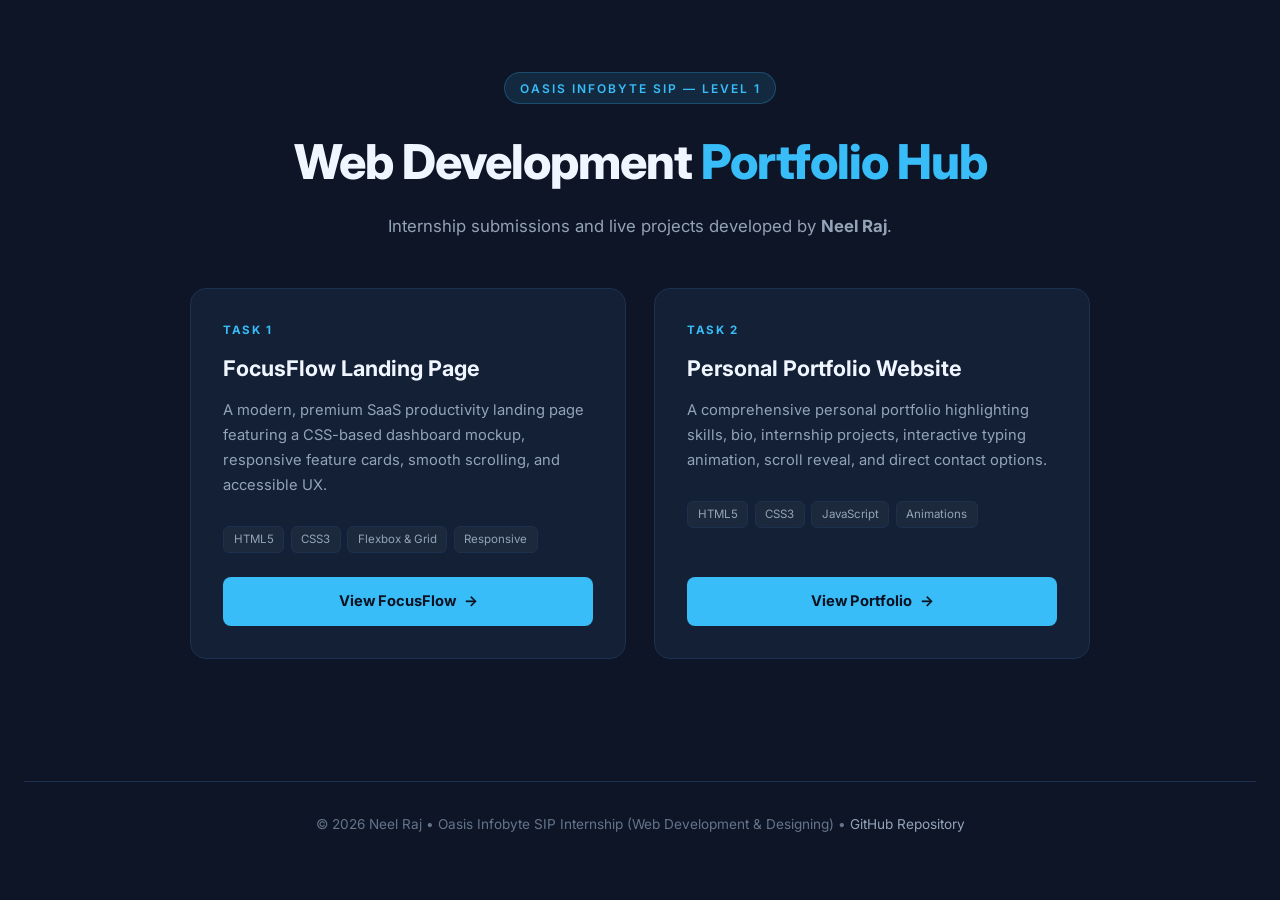
==== index.html @ ab8beaa7 "Add root internship portal hub index.html" ====
<!DOCTYPE html>
<html lang="en">
<head>
    <meta charset="UTF-8">
    <meta name="viewport" content="width=device-width, initial-scale=1.0">
    <title>Oasis Infobyte SIP — Neel Raj</title>
    <meta name="description" content="Oasis Infobyte Web Development & Designing Internship projects by Neel Raj.">
    <link rel="preconnect" href="https://fonts.googleapis.com">
    <link rel="preconnect" href="https://fonts.gstatic.com" crossorigin>
    <link href="https://fonts.googleapis.com/css2?family=Inter:wght@400;500;600;700;800&display=swap" rel="stylesheet">
    <style>
        :root {
            --clr-bg: #0d1526;
            --clr-card: #132035;
            --clr-border: #1e3050;
            --clr-accent: #38bdf8;
            --clr-accent-lt: #7dd3fc;
            --clr-text: #f0f6ff;
            --clr-muted: #94a3b8;
            --clr-dim: #64748b;
        }
        * { margin: 0; padding: 0; box-sizing: border-box; }
        body {
            font-family: 'Inter', system-ui, -apple-system, sans-serif;
            background: var(--clr-bg);
            color: var(--clr-text);
            min-height: 100vh;
            display: flex;
            flex-direction: column;
            justify-content: space-between;
            line-height: 1.6;
            padding: 2rem 1.5rem;
        }
        .container {
            max-width: 900px;
            margin: 0 auto;
            width: 100%;
        }
        header {
            text-align: center;
            padding: 2.5rem 0 3rem;
        }
        .badge {
            display: inline-block;
            font-size: 0.75rem;
            font-weight: 600;
            letter-spacing: 2px;
            text-transform: uppercase;
            color: var(--clr-accent);
            background: rgba(56, 189, 248, 0.12);
            border: 1px solid rgba(56, 189, 248, 0.25);
            padding: 0.35rem 0.9rem;
            border-radius: 100px;
            margin-bottom: 1.25rem;
        }
        h1 {
            font-size: clamp(2rem, 5vw, 3rem);
            font-weight: 800;
            letter-spacing: -1px;
            margin-bottom: 0.75rem;
        }
        .accent-text {
            color: var(--clr-accent);
        }
        .subtitle {
            color: var(--clr-muted);
            font-size: 1.05rem;
            max-width: 540px;
            margin: 0 auto;
        }
        .cards-grid {
            display: grid;
            grid-template-columns: repeat(auto-fit, minmax(300px, 1fr));
            gap: 1.75rem;
            margin-bottom: 3rem;
        }
        .task-card {
            background: var(--clr-card);
            border: 1px solid var(--clr-border);
            border-radius: 16px;
            padding: 2rem;
            display: flex;
            flex-direction: column;
            justify-content: space-between;
            transition: transform 0.25s ease, border-color 0.25s ease, box-shadow 0.25s ease;
            position: relative;
            overflow: hidden;
        }
        .task-card::before {
            content: '';
            position: absolute;
            top: 0; left: 0; right: 0;
            height: 3px;
            background: linear-gradient(90deg, var(--clr-accent), transparent);
            opacity: 0;
            transition: opacity 0.25s ease;
        }
        .task-card:hover {
            transform: translateY(-5px);
            border-color: rgba(56, 189, 248, 0.4);
            box-shadow: 0 12px 36px rgba(0, 0, 0, 0.4);
        }
        .task-card:hover::before { opacity: 1; }
        .task-tag {
            font-size: 0.72rem;
            font-weight: 700;
            text-transform: uppercase;
            letter-spacing: 1.5px;
            color: var(--clr-accent);
            margin-bottom: 0.75rem;
        }
        .task-title {
            font-size: 1.35rem;
            font-weight: 700;
            margin-bottom: 0.75rem;
            color: var(--clr-text);
        }
        .task-desc {
            color: var(--clr-muted);
            font-size: 0.92rem;
            line-height: 1.7;
            margin-bottom: 1.75rem;
        }
        .task-tech {
            display: flex;
            gap: 0.4rem;
            flex-wrap: wrap;
            margin-bottom: 1.5rem;
        }
        .tech-pill {
            font-size: 0.72rem;
            color: var(--clr-muted);
            background: rgba(255, 255, 255, 0.04);
            border: 1px solid var(--clr-border);
            padding: 0.2rem 0.6rem;
            border-radius: 6px;
        }
        .btn {
            display: inline-flex;
            align-items: center;
            justify-content: center;
            gap: 0.5rem;
            background: var(--clr-accent);
            color: #0a1120;
            padding: 0.8rem 1.5rem;
            border-radius: 8px;
            font-size: 0.92rem;
            font-weight: 700;
            text-decoration: none;
            transition: background 0.2s ease, transform 0.2s ease;
        }
        .btn:hover {
            background: var(--clr-accent-lt);
            transform: translateY(-2px);
        }
        footer {
            text-align: center;
            padding: 2rem 0;
            border-top: 1px solid var(--clr-border);
            font-size: 0.85rem;
            color: var(--clr-dim);
        }
        footer a {
            color: var(--clr-muted);
            text-decoration: none;
            transition: color 0.2s;
        }
        footer a:hover { color: var(--clr-accent); }
    </style>
</head>
<body>
    <div class="container">
        <header>
            <span class="badge">Oasis Infobyte SIP — Level 1</span>
            <h1>Web Development <span class="accent-text">Portfolio Hub</span></h1>
            <p class="subtitle">Internship submissions and live projects developed by <strong>Neel Raj</strong>.</p>
        </header>

        <main class="cards-grid">
            <!-- Task 1 Card -->
            <article class="task-card">
                <div>
                    <div class="task-tag">Task 1</div>
                    <h2 class="task-title">FocusFlow Landing Page</h2>
                    <p class="task-desc">
                        A modern, premium SaaS productivity landing page featuring a CSS-based dashboard mockup, responsive feature cards, smooth scrolling, and accessible UX.
                    </p>
                    <div class="task-tech">
                        <span class="tech-pill">HTML5</span>
                        <span class="tech-pill">CSS3</span>
                        <span class="tech-pill">Flexbox &amp; Grid</span>
                        <span class="tech-pill">Responsive</span>
                    </div>
                </div>
                <a href="./WebDev-L1-LandingPage/" class="btn">
                    View FocusFlow <span>→</span>
                </a>
            </article>

            <!-- Task 2 Card -->
            <article class="task-card">
                <div>
                    <div class="task-tag">Task 2</div>
                    <h2 class="task-title">Personal Portfolio Website</h2>
                    <p class="task-desc">
                        A comprehensive personal portfolio highlighting skills, bio, internship projects, interactive typing animation, scroll reveal, and direct contact options.
                    </p>
                    <div class="task-tech">
                        <span class="tech-pill">HTML5</span>
                        <span class="tech-pill">CSS3</span>
                        <span class="tech-pill">JavaScript</span>
                        <span class="tech-pill">Animations</span>
                    </div>
                </div>
                <a href="./WebDev-L1-PersonalPortfolio/" class="btn">
                    View Portfolio <span>→</span>
                </a>
            </article>
        </main>
    </div>

    <footer>
        <p>© 2026 Neel Raj • Oasis Infobyte SIP Internship (Web Development &amp; Designing) • <a href="https://github.com/neelraj002005-svg/OIBSIP" target="_blank" rel="noopener noreferrer">GitHub Repository</a></p>
    </footer>
</body>
</html>
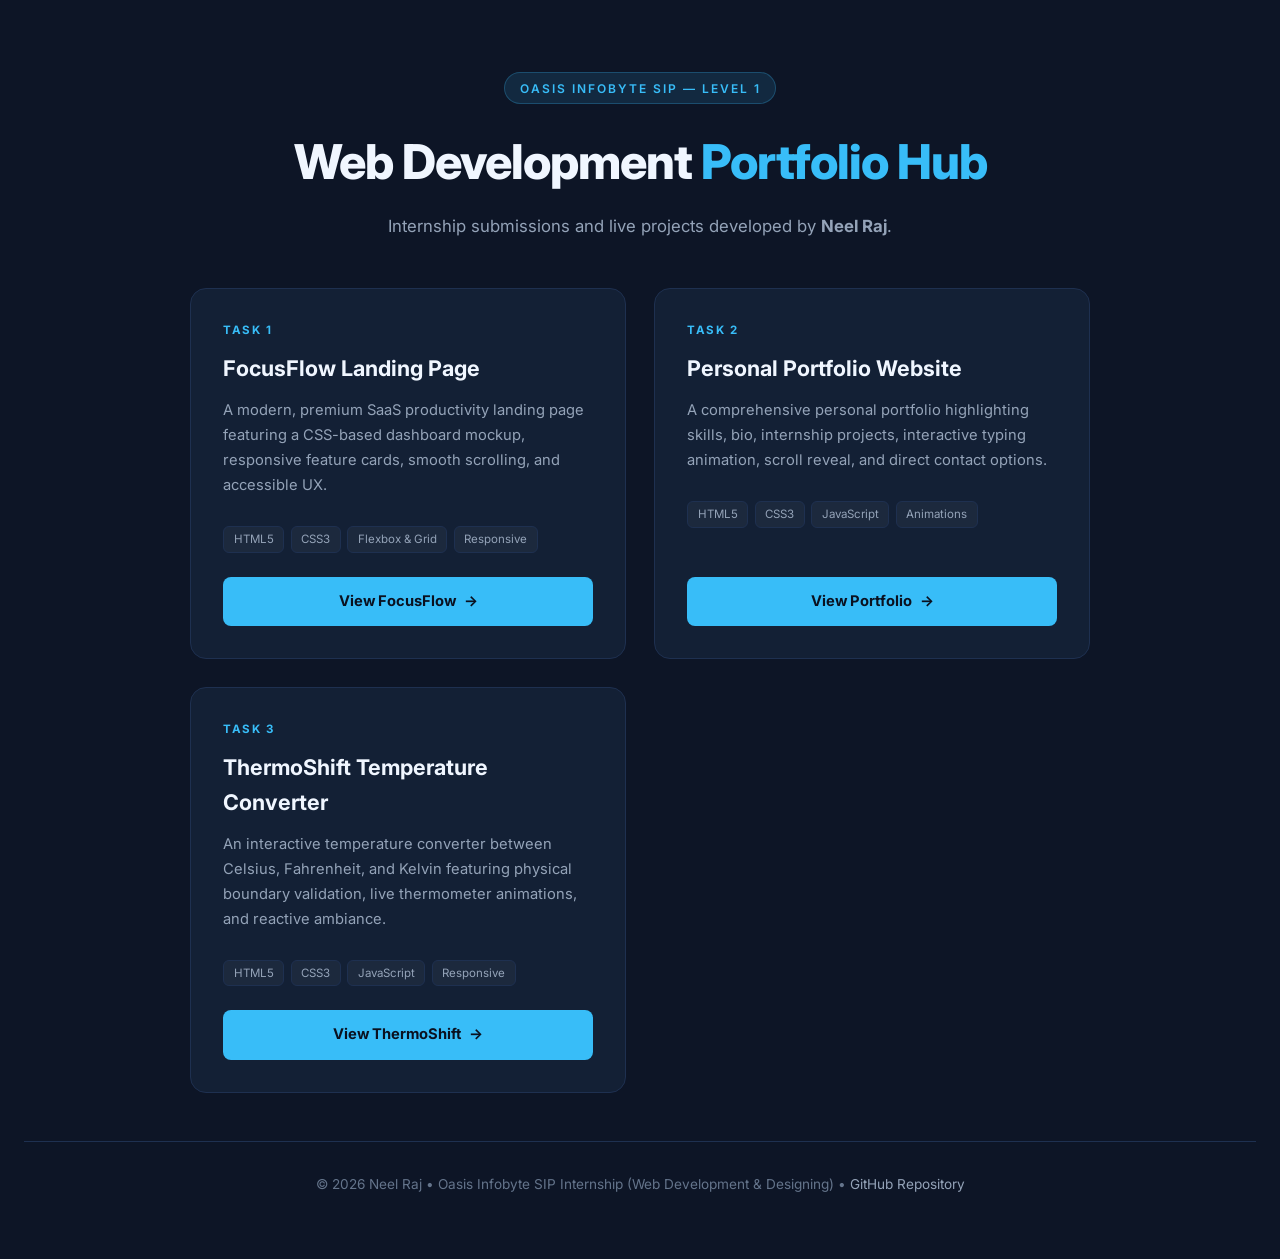
==== commit 3d767441: "Add Task 3: ThermoShift Temperature Converter web application" ====
--- a/index.html
+++ b/index.html
@@ -216,6 +216,26 @@
                     View Portfolio <span>→</span>
                 </a>
             </article>
+
+            <!-- Task 3 Card -->
+            <article class="task-card">
+                <div>
+                    <div class="task-tag">Task 3</div>
+                    <h2 class="task-title">ThermoShift Temperature Converter</h2>
+                    <p class="task-desc">
+                        An interactive temperature converter between Celsius, Fahrenheit, and Kelvin featuring physical boundary validation, live thermometer animations, and reactive ambiance.
+                    </p>
+                    <div class="task-tech">
+                        <span class="tech-pill">HTML5</span>
+                        <span class="tech-pill">CSS3</span>
+                        <span class="tech-pill">JavaScript</span>
+                        <span class="tech-pill">Responsive</span>
+                    </div>
+                </div>
+                <a href="./WebDev-L1-TemperatureConverter/" class="btn">
+                    View ThermoShift <span>&rarr;</span>
+                </a>
+            </article>
         </main>
     </div>
 
